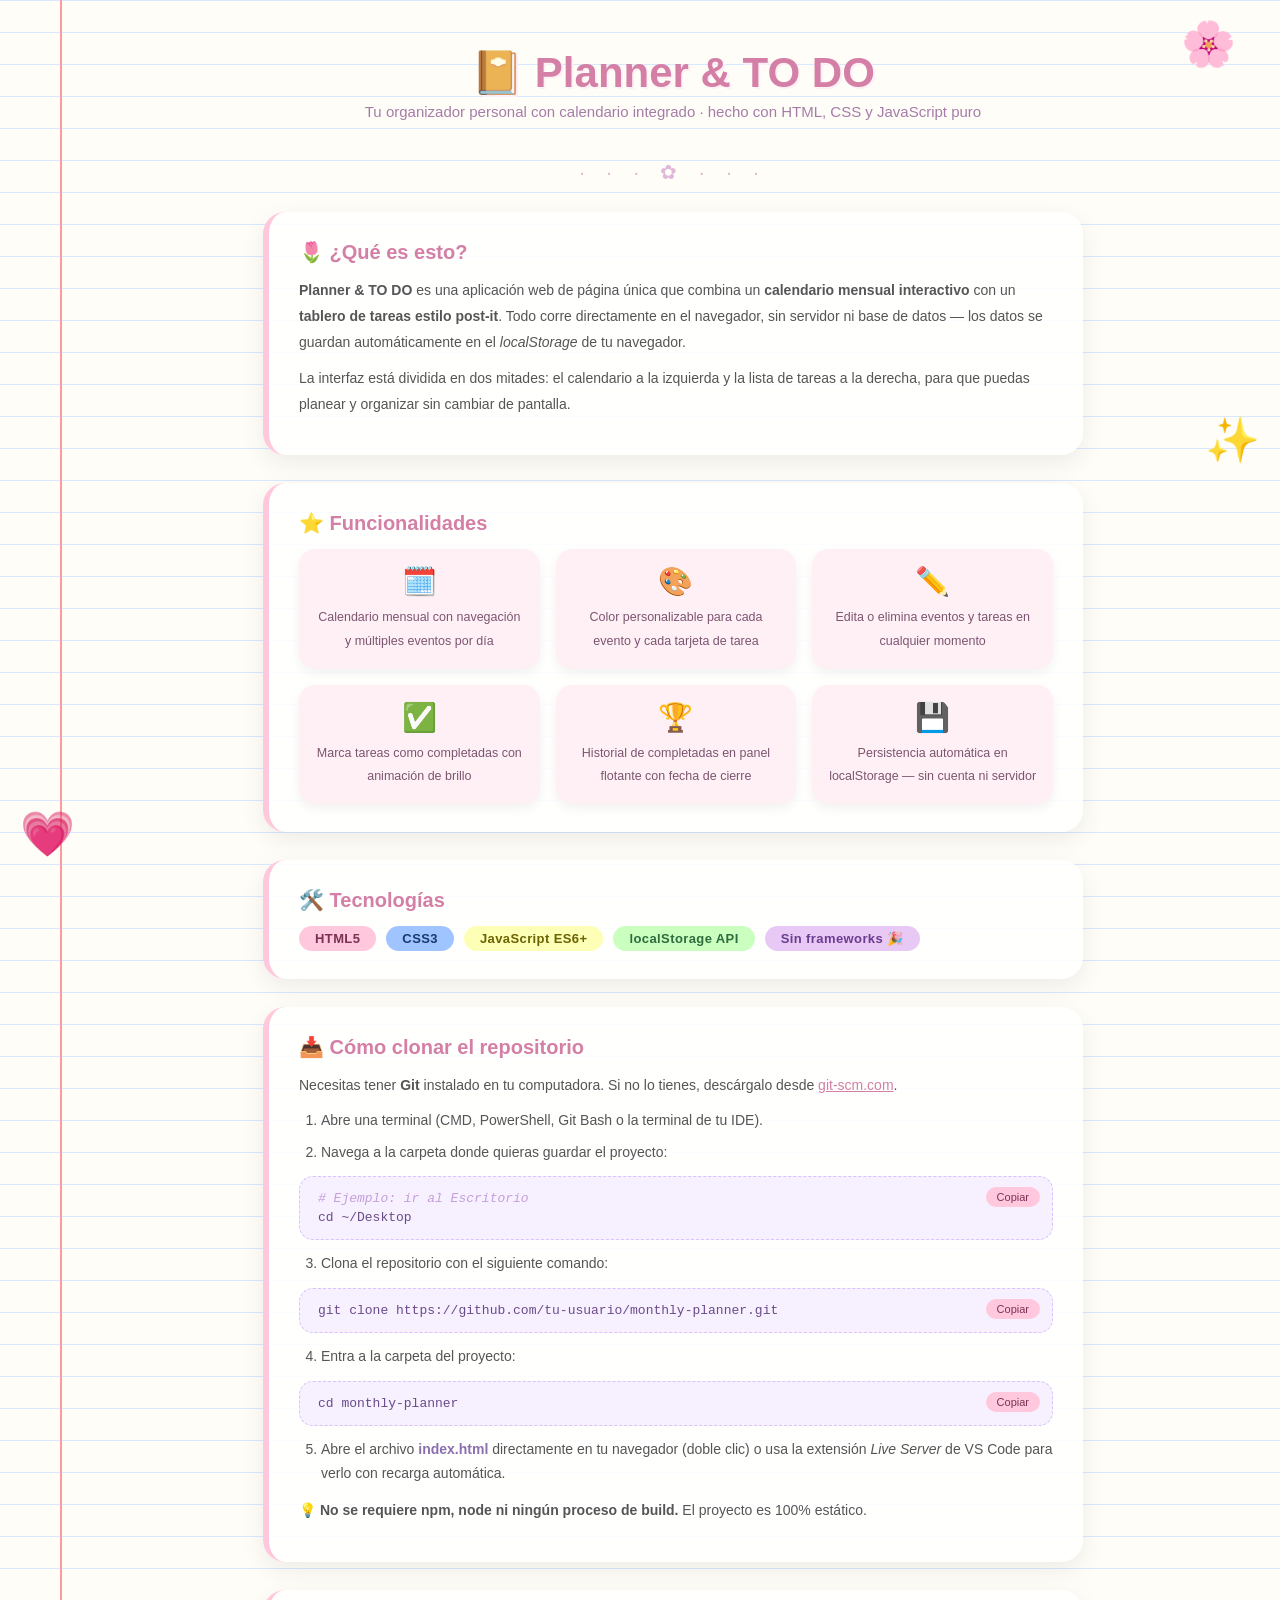
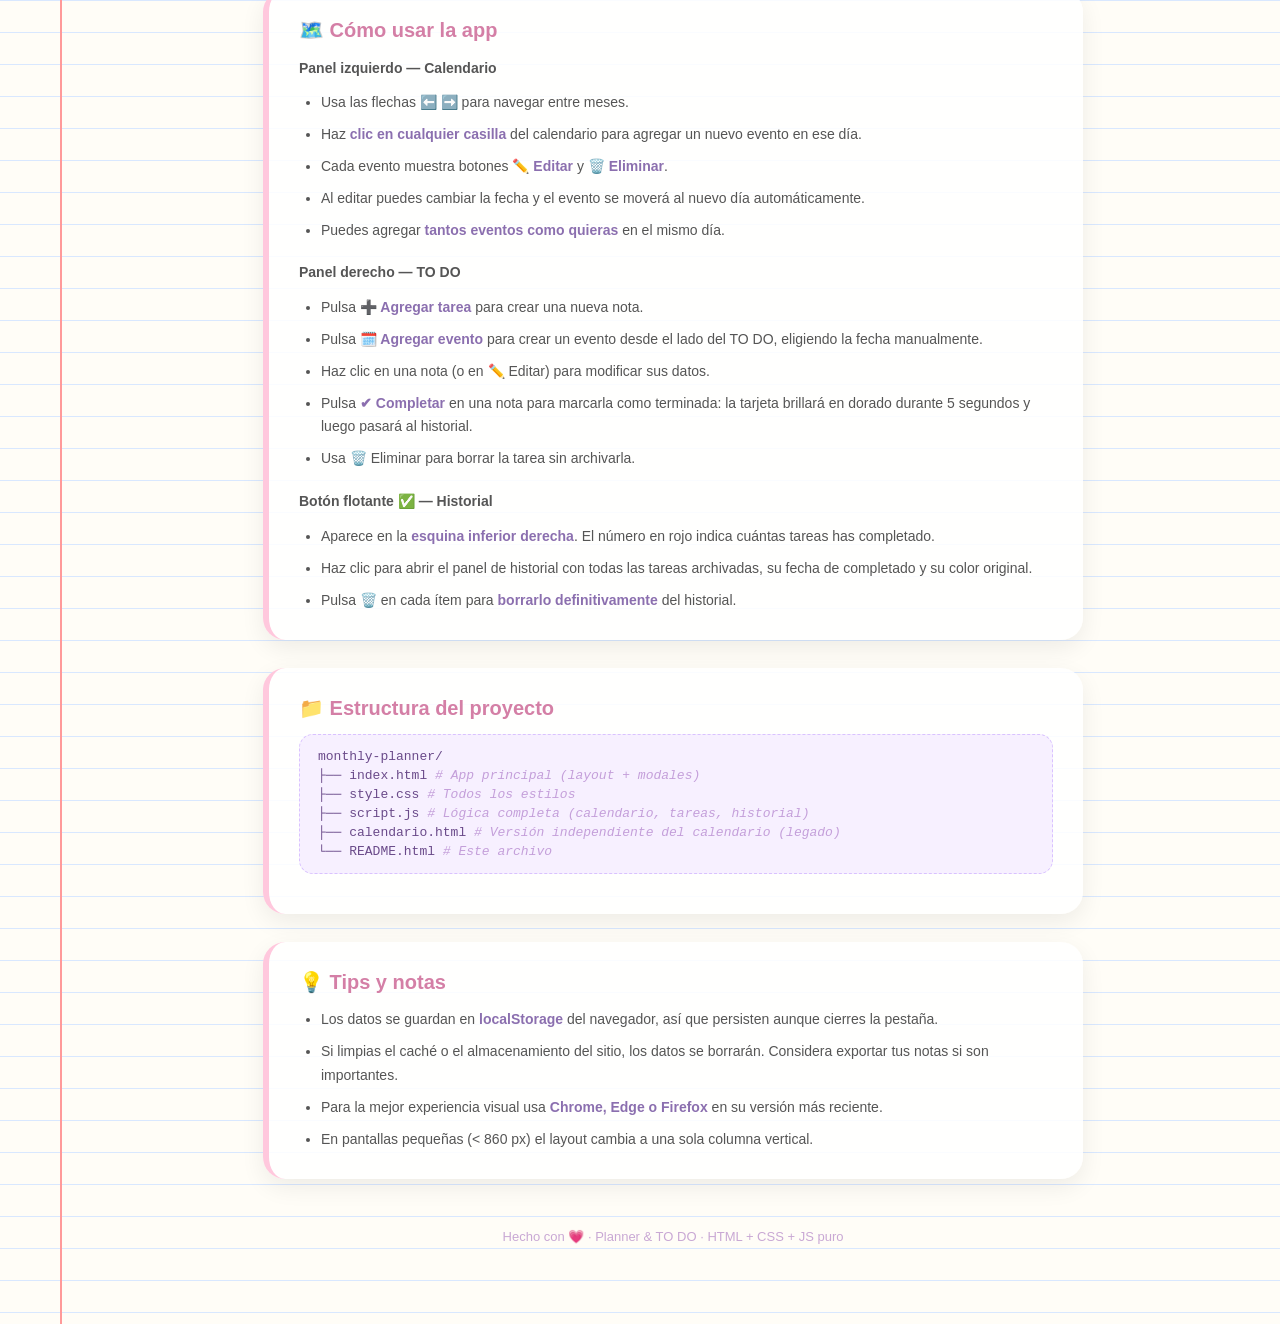
==== README.html @ 6a420b6f "Readme" ====
<!DOCTYPE html>
<html lang="es">
<head>
    <meta charset="UTF-8">
    <meta name="viewport" content="width=device-width, initial-scale=1.0">
    <title>README — Planner & TO DO</title>
    <style>

        /* ── Base ── */
        * { margin: 0; padding: 0; box-sizing: border-box; }

        body {
            font-family: "Comic Sans MS", "Segoe UI", sans-serif;
            min-height: 100vh;
            background-color: #fffdf7;
            background-image:
                linear-gradient(to right,
                    transparent 0, transparent 60px,
                    #ff9a9a 60px, #ff9a9a 62px,
                    transparent 62px),
                linear-gradient(to bottom, #d9e8ff 1px, transparent 1px);
            background-size: 100% 100%, 100% 32px;
            padding: 48px 24px 80px 90px;
            color: #444;
        }

        /* ── Stickers decorativos ── */
        .sticker {
            position: fixed;
            font-size: 44px;
            user-select: none;
            pointer-events: none;
        }
        .s1 { top: 18px;  right: 44px; }
        .s2 { bottom: 40px; left: 20px; }
        .s3 { top: 46%;  right: 20px; }

        /* ── Contenedor central ── */
        .hoja {
            max-width: 820px;
            margin: 0 auto;
        }

        /* ── Título ── */
        .titulo-principal {
            text-align: center;
            color: #d47fa6;
            font-size: 42px;
            margin-bottom: 6px;
            text-shadow: 2px 2px 0 #fff0f6;
        }

        .subtitulo {
            text-align: center;
            color: #a57ca8;
            font-size: 15px;
            margin-bottom: 40px;
        }

        /* ── Secciones ── */
        .seccion {
            background: #ffffffdd;
            border-radius: 22px;
            padding: 28px 30px;
            margin-bottom: 28px;
            box-shadow: 0 8px 24px rgba(0,0,0,.07);
            border-left: 6px solid #ffc8dd;
        }

        .seccion h2 {
            color: #d47fa6;
            font-size: 20px;
            margin-bottom: 14px;
            display: flex;
            align-items: center;
            gap: 8px;
        }

        .seccion p {
            line-height: 1.85;
            font-size: 14px;
            color: #555;
            margin-bottom: 10px;
        }

        /* ── Lista de pasos ── */
        ol, ul {
            padding-left: 22px;
            display: flex;
            flex-direction: column;
            gap: 8px;
        }

        li {
            font-size: 14px;
            line-height: 1.7;
            color: #555;
        }

        li strong { color: #8B6FAF; }

        /* ── Bloque de código ── */
        .code-block {
            background: #f7f0ff;
            border: 1.5px dashed #d9c2ff;
            border-radius: 14px;
            padding: 14px 18px;
            margin: 12px 0;
            font-family: "Courier New", monospace;
            font-size: 13px;
            color: #6a4a8a;
            position: relative;
            overflow-x: auto;
        }

        .code-block .cmd-line {
            display: block;
            margin-bottom: 4px;
        }

        .code-block .cmd-line:last-child { margin-bottom: 0; }

        .code-comment {
            color: #c49fda;
            font-style: italic;
        }

        /* Botón copiar */
        .btn-copiar {
            position: absolute;
            top: 10px; right: 12px;
            background: #ffc8dd;
            color: #7b3055;
            border: none;
            border-radius: 10px;
            padding: 4px 11px;
            font-size: 11px;
            cursor: pointer;
            font-family: "Comic Sans MS", "Segoe UI", sans-serif;
            transition: background .2s;
        }
        .btn-copiar:hover { background: #ffb0cc; }

        /* ── Tarjetas de features ── */
        .features {
            display: grid;
            grid-template-columns: repeat(auto-fill, minmax(200px, 1fr));
            gap: 16px;
            margin-top: 10px;
        }

        .feature-card {
            background: #fff0f6;
            border-radius: 16px;
            padding: 16px;
            text-align: center;
            box-shadow: 0 4px 12px rgba(0,0,0,.06);
            transition: transform .2s;
        }

        .feature-card:hover { transform: translateY(-4px); }

        .feature-card .icon { font-size: 28px; margin-bottom: 8px; }

        .feature-card p {
            font-size: 12.5px;
            color: #7b5570;
            margin: 0;
        }

        /* ── Badge tecnología ── */
        .badge-row {
            display: flex;
            flex-wrap: wrap;
            gap: 10px;
            margin-top: 10px;
        }

        .badge {
            background: #e8c9f5;
            color: #6a3d8f;
            border-radius: 20px;
            padding: 5px 16px;
            font-size: 13px;
            font-weight: bold;
            letter-spacing: .4px;
        }

        .badge.verde  { background: #caffbf; color: #2e6b3e; }
        .badge.azul   { background: #a0c4ff; color: #1a3a6e; }
        .badge.rosa   { background: #ffc8dd; color: #7b3055; }
        .badge.amarillo { background: #fdffb6; color: #6b6200; }

        /* ── Separador ── */
        .sep {
            text-align: center;
            color: #e0b8d8;
            font-size: 20px;
            letter-spacing: 8px;
            margin: 8px 0 28px;
        }

        /* ── Footer ── */
        footer {
            text-align: center;
            color: #c9a8d4;
            font-size: 13px;
            margin-top: 50px;
        }

        /* ── Scrollbar ── */
        ::-webkit-scrollbar { width: 7px; }
        ::-webkit-scrollbar-thumb { background: #D8D8E8; border-radius: 20px; }
        ::-webkit-scrollbar-track { background: #F5F5FA; }

    </style>
</head>
<body>

    <div class="sticker s1">🌸</div>
    <div class="sticker s2">💗</div>
    <div class="sticker s3">✨</div>

    <div class="hoja">

        <!-- ══ TÍTULO ══ -->
        <h1 class="titulo-principal">📔 Planner & TO DO</h1>
        <p class="subtitulo">Tu organizador personal con calendario integrado · hecho con HTML, CSS y JavaScript puro</p>

        <div class="sep">· · · ✿ · · ·</div>

        <!-- ══ QUÉ ES ══ -->
        <div class="seccion">
            <h2>🌷 ¿Qué es esto?</h2>
            <p>
                <strong>Planner & TO DO</strong> es una aplicación web de página única que combina
                un <strong>calendario mensual interactivo</strong> con un <strong>tablero de tareas estilo post-it</strong>.
                Todo corre directamente en el navegador, sin servidor ni base de datos —
                los datos se guardan automáticamente en el <em>localStorage</em> de tu navegador.
            </p>
            <p>
                La interfaz está dividida en dos mitades: el calendario a la izquierda y la lista de
                tareas a la derecha, para que puedas planear y organizar sin cambiar de pantalla.
            </p>
        </div>

        <!-- ══ FEATURES ══ -->
        <div class="seccion">
            <h2>⭐ Funcionalidades</h2>
            <div class="features">
                <div class="feature-card">
                    <div class="icon">🗓️</div>
                    <p>Calendario mensual con navegación y múltiples eventos por día</p>
                </div>
                <div class="feature-card">
                    <div class="icon">🎨</div>
                    <p>Color personalizable para cada evento y cada tarjeta de tarea</p>
                </div>
                <div class="feature-card">
                    <div class="icon">✏️</div>
                    <p>Edita o elimina eventos y tareas en cualquier momento</p>
                </div>
                <div class="feature-card">
                    <div class="icon">✅</div>
                    <p>Marca tareas como completadas con animación de brillo</p>
                </div>
                <div class="feature-card">
                    <div class="icon">🏆</div>
                    <p>Historial de completadas en panel flotante con fecha de cierre</p>
                </div>
                <div class="feature-card">
                    <div class="icon">💾</div>
                    <p>Persistencia automática en localStorage — sin cuenta ni servidor</p>
                </div>
            </div>
        </div>

        <!-- ══ TECNOLOGÍAS ══ -->
        <div class="seccion">
            <h2>🛠️ Tecnologías</h2>
            <div class="badge-row">
                <span class="badge rosa">HTML5</span>
                <span class="badge azul">CSS3</span>
                <span class="badge amarillo">JavaScript ES6+</span>
                <span class="badge verde">localStorage API</span>
                <span class="badge">Sin frameworks 🎉</span>
            </div>
        </div>

        <!-- ══ CLONAR ══ -->
        <div class="seccion">
            <h2>📥 Cómo clonar el repositorio</h2>
            <p>Necesitas tener <strong>Git</strong> instalado en tu computadora.
               Si no lo tienes, descárgalo desde
               <a href="https://git-scm.com" style="color:#d47fa6">git-scm.com</a>.
            </p>

            <ol>
                <li>Abre una terminal (CMD, PowerShell, Git Bash o la terminal de tu IDE).</li>
                <li>Navega a la carpeta donde quieras guardar el proyecto:</li>
            </ol>

            <div class="code-block">
                <button class="btn-copiar" onclick="copiar(this, 'cd ~/Desktop')">Copiar</button>
                <span class="cmd-line"><span class="code-comment"># Ejemplo: ir al Escritorio</span></span>
                <span class="cmd-line">cd ~/Desktop</span>
            </div>

            <ol start="3">
                <li>Clona el repositorio con el siguiente comando:</li>
            </ol>

            <div class="code-block" id="cmd-clone">
                <button class="btn-copiar" onclick="copiar(this, 'git clone https://github.com/tu-usuario/monthly-planner.git')">Copiar</button>
                <span class="cmd-line">git clone https://github.com/tu-usuario/monthly-planner.git</span>
            </div>

            <ol start="4">
                <li>Entra a la carpeta del proyecto:</li>
            </ol>

            <div class="code-block">
                <button class="btn-copiar" onclick="copiar(this, 'cd monthly-planner')">Copiar</button>
                <span class="cmd-line">cd monthly-planner</span>
            </div>

            <ol start="5">
                <li>Abre el archivo <strong>index.html</strong> directamente en tu navegador
                    (doble clic) o usa la extensión <em>Live Server</em> de VS Code para verlo con recarga automática.</li>
            </ol>

            <p style="margin-top:12px">
                💡 <strong>No se requiere npm, node ni ningún proceso de build.</strong>
                El proyecto es 100% estático.
            </p>
        </div>

        <!-- ══ CÓMO USAR ══ -->
        <div class="seccion">
            <h2>🗺️ Cómo usar la app</h2>

            <p><strong>Panel izquierdo — Calendario</strong></p>
            <ul>
                <li>Usa las flechas <strong>⬅️ ➡️</strong> para navegar entre meses.</li>
                <li>Haz <strong>clic en cualquier casilla</strong> del calendario para agregar un nuevo evento en ese día.</li>
                <li>Cada evento muestra botones <strong>✏️ Editar</strong> y <strong>🗑️ Eliminar</strong>.</li>
                <li>Al editar puedes cambiar la fecha y el evento se moverá al nuevo día automáticamente.</li>
                <li>Puedes agregar <strong>tantos eventos como quieras</strong> en el mismo día.</li>
            </ul>

            <br>
            <p><strong>Panel derecho — TO DO</strong></p>
            <ul>
                <li>Pulsa <strong>➕ Agregar tarea</strong> para crear una nueva nota.</li>
                <li>Pulsa <strong>🗓️ Agregar evento</strong> para crear un evento desde el lado del TO DO, eligiendo la fecha manualmente.</li>
                <li>Haz clic en una nota (o en ✏️ Editar) para modificar sus datos.</li>
                <li>Pulsa <strong>✔ Completar</strong> en una nota para marcarla como terminada:
                    la tarjeta brillará en dorado durante 5 segundos y luego pasará al historial.</li>
                <li>Usa 🗑️ Eliminar para borrar la tarea sin archivarla.</li>
            </ul>

            <br>
            <p><strong>Botón flotante ✅ — Historial</strong></p>
            <ul>
                <li>Aparece en la <strong>esquina inferior derecha</strong>. El número en rojo indica cuántas tareas has completado.</li>
                <li>Haz clic para abrir el panel de historial con todas las tareas archivadas, su fecha de completado y su color original.</li>
                <li>Pulsa 🗑️ en cada ítem para <strong>borrarlo definitivamente</strong> del historial.</li>
            </ul>
        </div>

        <!-- ══ ESTRUCTURA ══ -->
        <div class="seccion">
            <h2>📁 Estructura del proyecto</h2>
            <div class="code-block">
                <span class="cmd-line">monthly-planner/</span>
                <span class="cmd-line">├── index.html        <span class="code-comment"># App principal (layout + modales)</span></span>
                <span class="cmd-line">├── style.css         <span class="code-comment"># Todos los estilos</span></span>
                <span class="cmd-line">├── script.js         <span class="code-comment"># Lógica completa (calendario, tareas, historial)</span></span>
                <span class="cmd-line">├── calendario.html   <span class="code-comment"># Versión independiente del calendario (legado)</span></span>
                <span class="cmd-line">└── README.html       <span class="code-comment"># Este archivo</span></span>
            </div>
        </div>

        <!-- ══ TIPS ══ -->
        <div class="seccion">
            <h2>💡 Tips y notas</h2>
            <ul>
                <li>Los datos se guardan en <strong>localStorage</strong> del navegador, así que persisten aunque cierres la pestaña.</li>
                <li>Si limpias el caché o el almacenamiento del sitio, los datos se borrarán. Considera exportar tus notas si son importantes.</li>
                <li>Para la mejor experiencia visual usa <strong>Chrome, Edge o Firefox</strong> en su versión más reciente.</li>
                <li>En pantallas pequeñas (&lt; 860 px) el layout cambia a una sola columna vertical.</li>
            </ul>
        </div>

        <footer>
            Hecho con 💗 · Planner &amp; TO DO · HTML + CSS + JS puro
        </footer>

    </div>

    <script>
        function copiar(btn, texto) {
            navigator.clipboard.writeText(texto).then(() => {
                const orig = btn.textContent;
                btn.textContent = "¡Copiado! ✓";
                btn.style.background = "#caffbf";
                btn.style.color      = "#2e6b3e";
                setTimeout(() => {
                    btn.textContent      = orig;
                    btn.style.background = "";
                    btn.style.color      = "";
                }, 1800);
            });
        }
    </script>

</body>
</html>
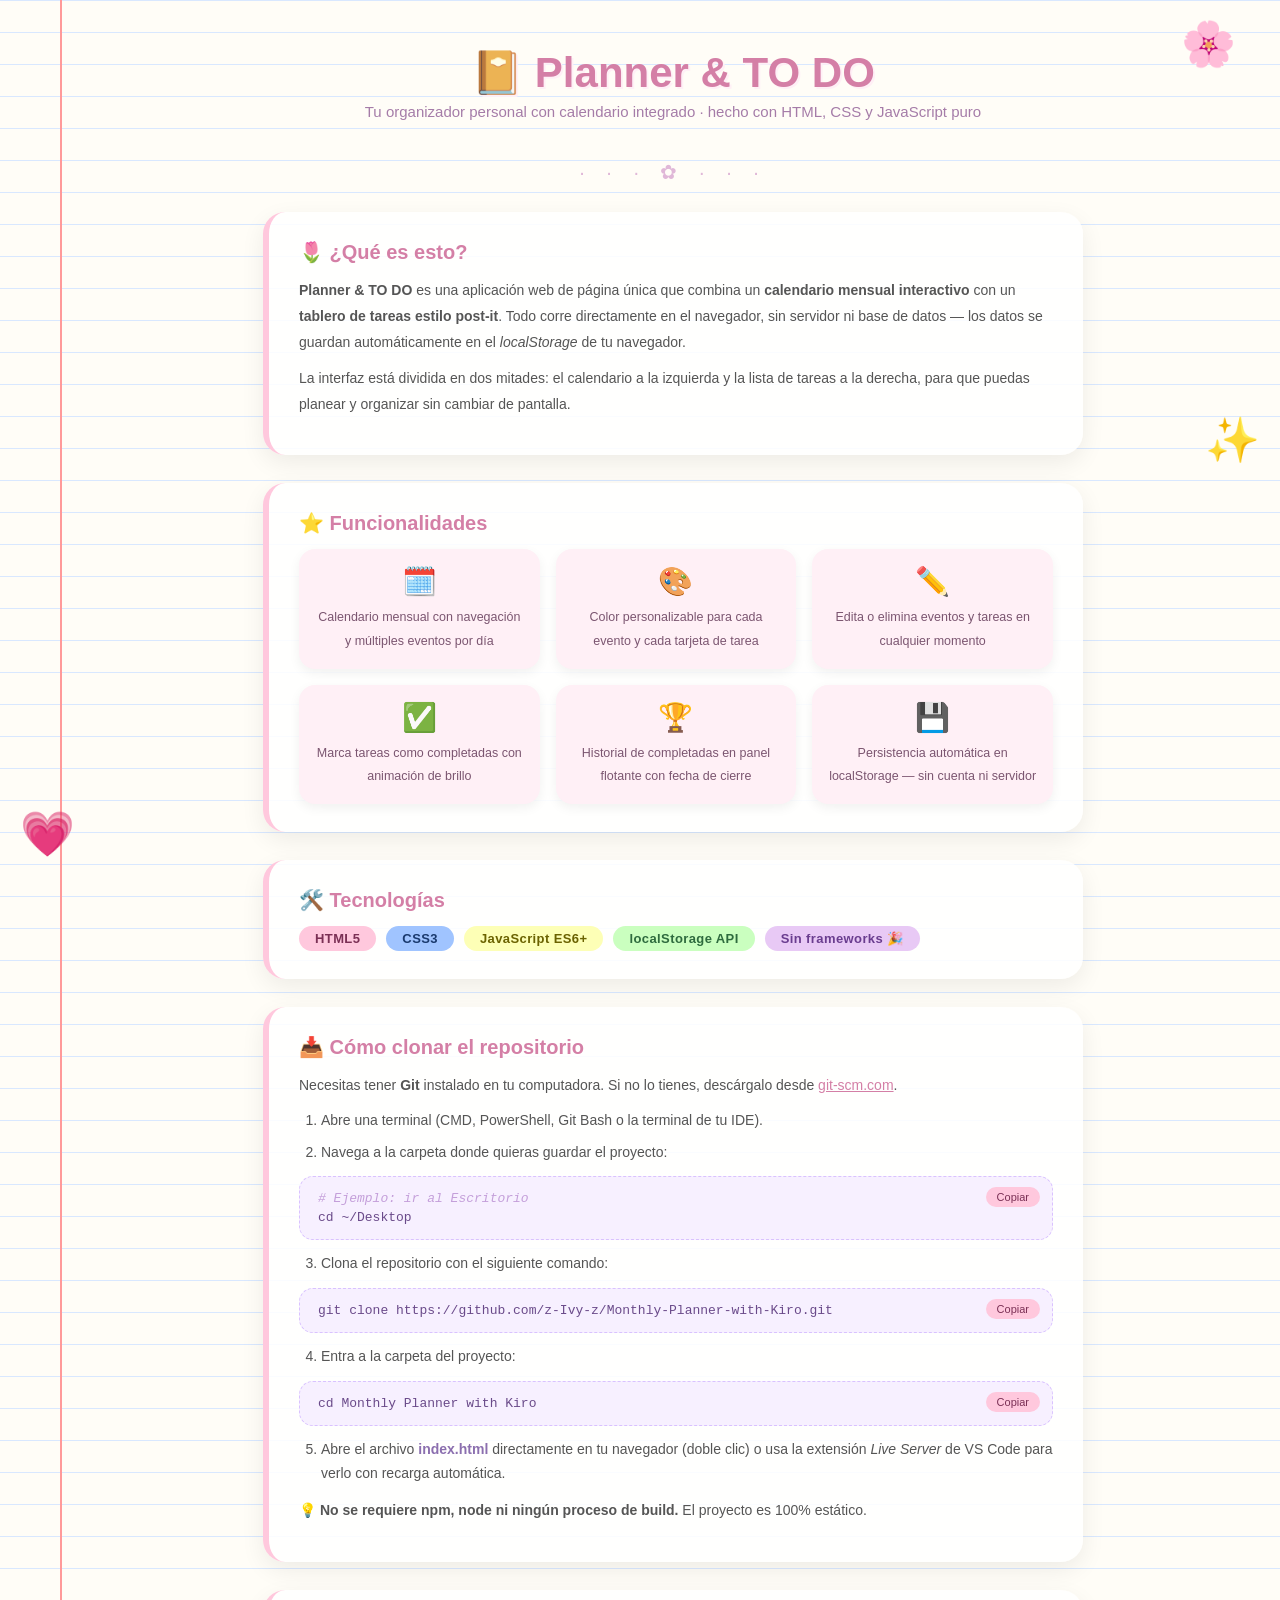
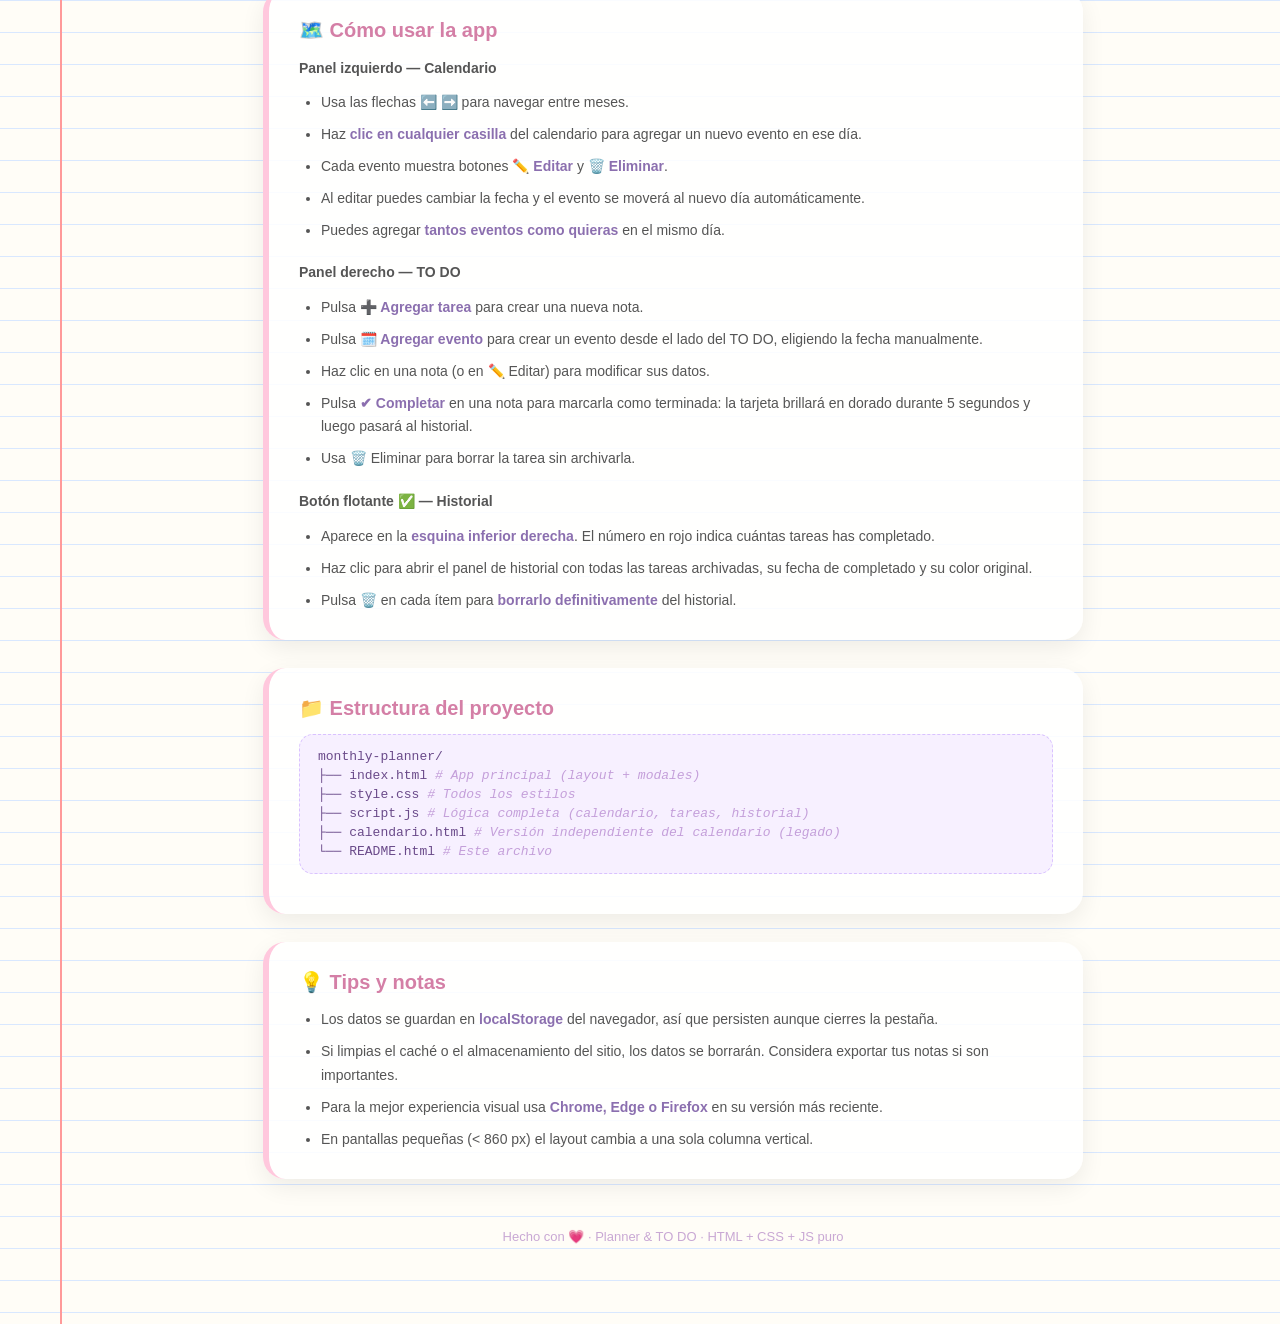
==== commit 21e57cc5: "Links" ====
--- a/README.html
+++ b/README.html
@@ -312,7 +312,7 @@
 
             <div class="code-block" id="cmd-clone">
                 <button class="btn-copiar" onclick="copiar(this, 'git clone https://github.com/tu-usuario/monthly-planner.git')">Copiar</button>
-                <span class="cmd-line">git clone https://github.com/tu-usuario/monthly-planner.git</span>
+                <span class="cmd-line">git clone https://github.com/z-Ivy-z/Monthly-Planner-with-Kiro.git</span>
             </div>
 
             <ol start="4">
@@ -321,7 +321,7 @@
 
             <div class="code-block">
                 <button class="btn-copiar" onclick="copiar(this, 'cd monthly-planner')">Copiar</button>
-                <span class="cmd-line">cd monthly-planner</span>
+                <span class="cmd-line">cd Monthly Planner with Kiro</span>
             </div>
 
             <ol start="5">
